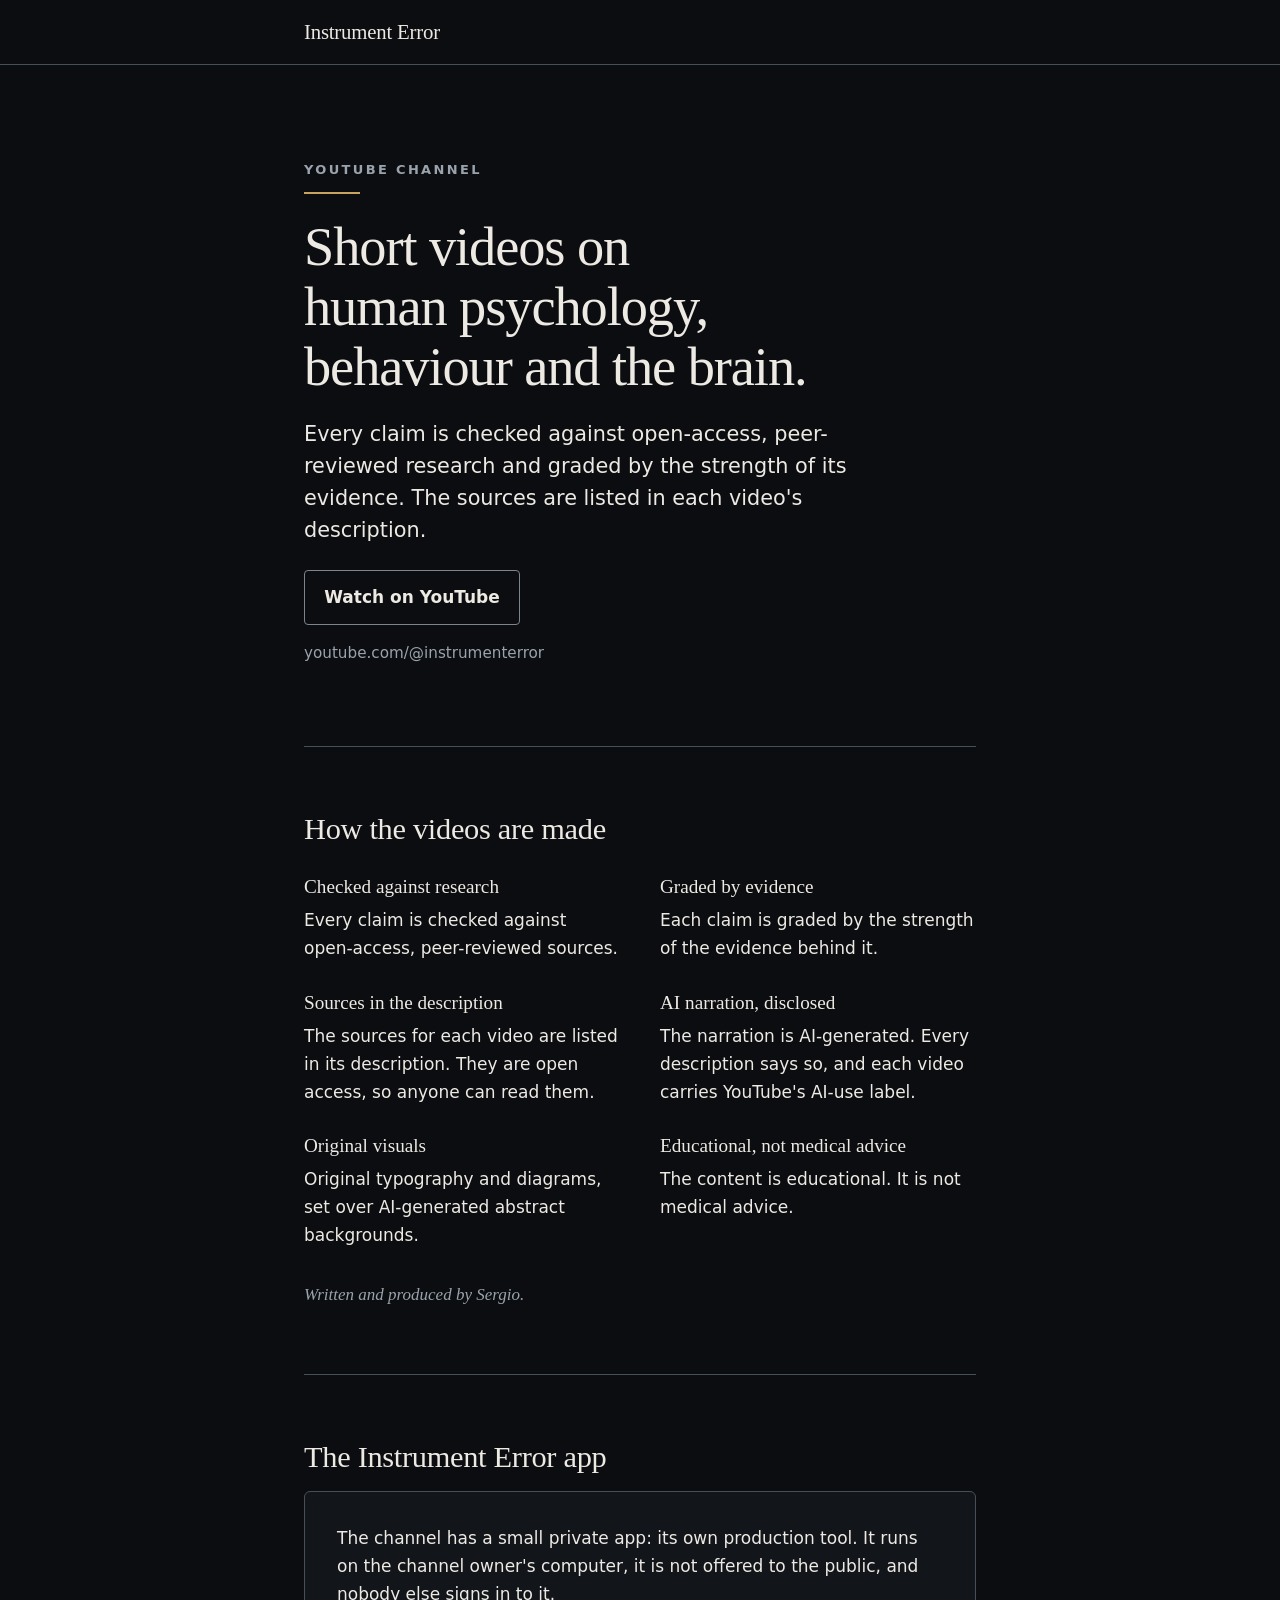
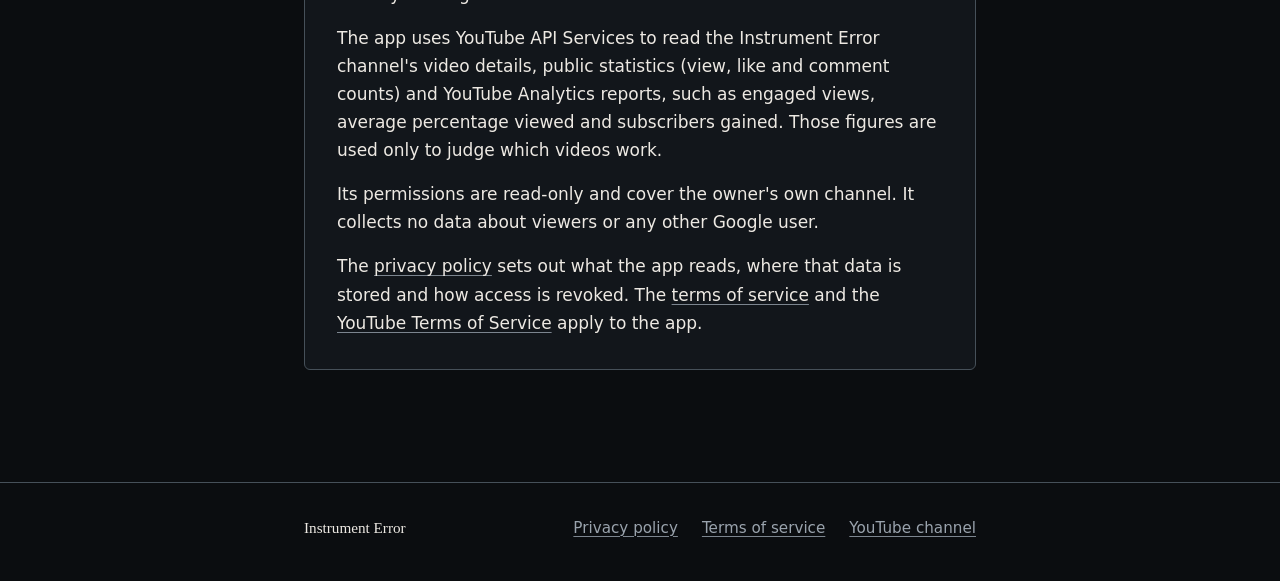
==== index.html @ 8b903074 "Add the Instrument Error static site: home, privacy policy and terms Static pages for instrumenterro" ====
<!doctype html>
<html lang="en">
<head>
<meta charset="utf-8">
<meta name="viewport" content="width=device-width, initial-scale=1">
<title>Instrument Error</title>
<meta name="description" content="Instrument Error makes short videos on human psychology, behaviour and the brain. Every claim is checked against open-access, peer-reviewed research, and the sources are listed in each video's description.">
<meta name="color-scheme" content="dark">
<meta name="theme-color" content="#0B0D10">
<link rel="icon" type="image/svg+xml" href="data:image/svg+xml,%3Csvg xmlns='http://www.w3.org/2000/svg' viewBox='0 0 32 32'%3E%3Crect width='32' height='32' rx='7' fill='%230B0D10'/%3E%3Cpath d='M7 21a9 9 0 0 1 18 0' fill='none' stroke='%23EDE9E3' stroke-width='2.4' stroke-linecap='round'/%3E%3Cpath d='M16 21l5-6.2' stroke='%23C9A45C' stroke-width='2.4' stroke-linecap='round'/%3E%3Ccircle cx='16' cy='21' r='2' fill='%23C9A45C'/%3E%3C/svg%3E">
<link rel="stylesheet" href="styles.css">
</head>
<body>
<a class="skip" href="#main">Skip to content</a>

<header class="site-header">
  <div class="wrap">
    <span class="wordmark">Instrument Error</span>
  </div>
</header>

<main id="main">
  <div class="wrap">

    <section class="hero" aria-labelledby="page-title">
      <p class="label">YouTube channel</p>
      <span class="rule" aria-hidden="true"></span>
      <h1 id="page-title">Short videos on human psychology, behaviour and the brain.</h1>
      <p class="lede">Every claim is checked against open-access, peer-reviewed research and graded by the strength of its evidence. The sources are listed in each video's description.</p>
      <p><a class="cta" href="https://www.youtube.com/@instrumenterror">Watch on YouTube</a></p>
      <p class="meta">youtube.com/@instrumenterror</p>
    </section>

    <section class="section" aria-labelledby="how-title">
      <h2 id="how-title">How the videos are made</h2>
      <ul class="points">
        <li>
          <h3>Checked against research</h3>
          <p>Every claim is checked against open-access, peer-reviewed sources.</p>
        </li>
        <li>
          <h3>Graded by evidence</h3>
          <p>Each claim is graded by the strength of the evidence behind it.</p>
        </li>
        <li>
          <h3>Sources in the description</h3>
          <p>The sources for each video are listed in its description. They are open access, so anyone can read them.</p>
        </li>
        <li>
          <h3>AI narration, disclosed</h3>
          <p>The narration is AI-generated. Every description says so, and each video carries YouTube's AI-use label.</p>
        </li>
        <li>
          <h3>Original visuals</h3>
          <p>Original typography and diagrams, set over AI-generated abstract backgrounds.</p>
        </li>
        <li>
          <h3>Educational, not medical advice</h3>
          <p>The content is educational. It is not medical advice.</p>
        </li>
      </ul>
      <p class="credit">Written and produced by Sergio.</p>
    </section>

    <section class="section" aria-labelledby="app-title">
      <h2 id="app-title">The Instrument Error app</h2>
      <div class="panel">
        <p>The channel has a small private app: its own production tool. It runs on the channel owner's computer, it is not offered to the public, and nobody else signs in to it.</p>
        <p>The app uses YouTube API Services to read the Instrument Error channel's video details, public statistics (view, like and comment counts) and YouTube Analytics reports, such as engaged views, average percentage viewed and subscribers gained. Those figures are used only to judge which videos work.</p>
        <p>Its permissions are read-only and cover the owner's own channel. It collects no data about viewers or any other Google user.</p>
        <p>The <a href="privacy">privacy policy</a> sets out what the app reads, where that data is stored and how access is revoked. The <a href="terms">terms of service</a> and the <a href="https://www.youtube.com/t/terms">YouTube Terms of Service</a> apply to the app.</p>
      </div>
    </section>

  </div>
</main>

<footer class="site-footer">
  <div class="wrap">
    <p class="footer-brand">Instrument Error</p>
    <nav aria-label="Site">
      <ul class="footer-links">
        <li><a href="privacy">Privacy policy</a></li>
        <li><a href="terms">Terms of service</a></li>
        <li><a href="https://www.youtube.com/@instrumenterror">YouTube channel</a></li>
      </ul>
    </nav>
  </div>
</footer>
</body>
</html>
---- styles.css ----
/* Instrument Error: shared site styles.
   Palette and type roles follow the channel's brand guide v1: near-black ground, off-white
   text, secondary grey, one amber accent; Georgia for headings, the system UI sans-serif
   stack for body text. No web fonts, no frameworks, no external requests. */

:root {
  --bg: #0B0D10;        /* Background */
  --panel: #12161B;     /* Node fill: panels, code */
  --line: #465059;      /* Node outline: hairlines, borders */
  --edge: #7C858F;      /* Edge: link underlines, callout rule */
  --text: #EDE9E3;      /* Text */
  --muted: #9AA3AD;     /* Secondary: labels, meta, footer */
  --accent: #C9A45C;    /* Archive amber: used sparingly */

  /* Owner decisions still open. Deliberately outside the brand palette so that a page
     with an unreplaced placeholder cannot be mistaken for a finished one. */
  --ph-bg: #FFE066;
  --ph-text: #0B0D10;

  --serif: Georgia, Cambria, "Times New Roman", Times, serif;
  --sans: system-ui, -apple-system, BlinkMacSystemFont, "Segoe UI", Roboto, "Helvetica Neue", Arial, "Noto Sans", sans-serif;
  --mono: ui-monospace, "Cascadia Mono", Consolas, Menlo, "Liberation Mono", monospace;

  color-scheme: dark;
}

*,
*::before,
*::after {
  box-sizing: border-box;
}

html {
  background-color: var(--bg);
  color: var(--text);
  -webkit-text-size-adjust: 100%;
  text-size-adjust: 100%;
}

body {
  margin: 0;
  min-height: 100vh;
  display: flex;
  flex-direction: column;
  background-color: var(--bg);
  color: var(--text);
  font-family: var(--sans);
  font-size: 1.0625rem;
  line-height: 1.65;
  overflow-wrap: break-word;
}

main {
  flex: 1 0 auto;
}

.wrap {
  width: 100%;
  max-width: 46rem;
  margin-inline: auto;
  padding-inline: clamp(1rem, 5vw, 2rem);
}

/* Skip link */

.skip {
  position: absolute;
  top: -10rem;
  left: 1rem;
  z-index: 10;
  padding: 0.5rem 0.9rem;
  border-radius: 4px;
  background: var(--text);
  color: var(--bg);
  font-weight: 600;
  text-decoration: none;
}

.skip:focus {
  top: 1rem;
}

/* Header */

.site-header {
  border-bottom: 1px solid var(--line);
}

.site-header .wrap {
  display: flex;
  align-items: center;
  min-height: 4rem;
}

.wordmark {
  font-family: var(--serif);
  font-size: 1.3rem;
  letter-spacing: -0.01em;
  color: var(--text);
  text-decoration: none;
}

a.wordmark:hover {
  text-decoration: underline;
  text-decoration-color: var(--accent);
}

/* Type */

h1,
h2,
h3 {
  font-family: var(--serif);
  font-weight: 400;
  color: var(--text);
  text-wrap: balance;
}

h1 {
  margin: 0 0 1.25rem;
  font-size: clamp(2.1rem, 6.2vw, 3.4rem);
  line-height: 1.1;
  letter-spacing: -0.02em;
}

h2 {
  margin: 0 0 1rem;
  font-size: clamp(1.5rem, 3.6vw, 1.9rem);
  line-height: 1.2;
  letter-spacing: -0.01em;
}

h3 {
  margin: 0 0 0.4rem;
  font-size: 1.2rem;
  line-height: 1.3;
}

p,
ul,
ol,
dl {
  margin: 0 0 1rem;
}

ul,
ol {
  padding-left: 1.25rem;
}

li + li {
  margin-top: 0.45rem;
}

strong {
  font-weight: 600;
}

.label {
  margin: 0;
  font-family: var(--sans);
  font-size: 0.8125rem;
  font-weight: 600;
  line-height: 1.4;
  letter-spacing: 0.18em;
  text-transform: uppercase;
  color: var(--muted);
}

/* The one amber rule under a page's label, as on the channel's cards. */
.rule {
  display: block;
  width: 3.5rem;
  height: 2px;
  margin: 0.8rem 0 1.5rem;
  background: var(--accent);
}

.lede {
  max-width: 38rem;
  font-size: clamp(1.15rem, 2.4vw, 1.3rem);
  line-height: 1.55;
}

.meta {
  color: var(--muted);
  font-size: 0.95rem;
}

/* Links */

a {
  color: var(--text);
  text-decoration-line: underline;
  text-decoration-color: var(--edge);
  text-decoration-thickness: 1px;
  text-underline-offset: 0.2em;
}

a:hover {
  text-decoration-color: var(--accent);
}

a:focus-visible {
  outline: 2px solid var(--accent);
  outline-offset: 3px;
  border-radius: 2px;
}

::selection {
  background: var(--accent);
  color: var(--bg);
}

/* Home page */

.hero {
  padding-block: clamp(3rem, 10vw, 6rem) clamp(2.5rem, 7vw, 4rem);
}

.cta {
  display: inline-block;
  margin-top: 0.5rem;
  padding: 0.75rem 1.2rem;
  border: 1px solid var(--edge);
  border-radius: 4px;
  font-weight: 600;
  text-decoration: none;
}

.cta:hover {
  border-color: var(--accent);
}

.section {
  border-top: 1px solid var(--line);
  padding-block: clamp(2.5rem, 7vw, 4rem);
}

.points {
  display: grid;
  grid-template-columns: repeat(auto-fit, minmax(min(100%, 17rem), 1fr));
  gap: 1.75rem 2.5rem;
  margin: 1.75rem 0 2rem;
  padding: 0;
  list-style: none;
}

.points li,
.points p {
  margin: 0;
}

.credit {
  margin: 0;
  font-family: var(--serif);
  font-style: italic;
  color: var(--muted);
}

.panel {
  padding: clamp(1.25rem, 4vw, 2rem);
  border: 1px solid var(--line);
  border-radius: 6px;
  background: var(--panel);
}

.panel > :last-child {
  margin-bottom: 0;
}

/* Policy pages */

.doc {
  padding-block: clamp(2.5rem, 8vw, 4.5rem) 1rem;
}

.doc h2 {
  margin-top: 3rem;
  scroll-margin-top: 1.5rem;
}

.doc h3 {
  margin-top: 1.75rem;
}

.doc .summary {
  margin: 2rem 0;
}

.doc .summary h2 {
  margin-top: 0;
  font-size: 1.35rem;
}

.doc .toc {
  margin: 2.5rem 0 1rem;
}

.doc .toc h2 {
  margin: 0 0 0.75rem;
  font-family: var(--sans);
  font-size: 0.8125rem;
  font-weight: 600;
  line-height: 1.4;
  letter-spacing: 0.18em;
  text-transform: uppercase;
  color: var(--muted);
}

.toc ol {
  columns: 2 15rem;
  column-gap: 2.5rem;
  padding-left: 1.6rem;
}

.toc li {
  break-inside: avoid;
}

.callout {
  padding-left: 1rem;
  border-left: 2px solid var(--edge);
  font-size: 1.1rem;
}

.scopes dt {
  margin-top: 1rem;
}

.scopes dd {
  margin: 0.35rem 0 0;
}

code {
  padding: 0.05em 0.35em;
  border: 1px solid var(--line);
  border-radius: 3px;
  background: var(--panel);
  font-family: var(--mono);
  font-size: 0.88em;
  overflow-wrap: anywhere;
}

/* Owner decisions: replace the whole <mark class="ph"> element before publishing. */
mark.ph {
  padding: 0.1em 0.4em;
  border-radius: 3px;
  outline: 2px dashed var(--ph-bg);
  outline-offset: 2px;
  background: var(--ph-bg);
  color: var(--ph-text);
  font-family: var(--mono);
  font-size: 0.9em;
  font-weight: 700;
  white-space: nowrap;
}

/* Footer */

.site-footer {
  margin-top: 3rem;
  padding-block: 2rem 2.5rem;
  border-top: 1px solid var(--line);
  color: var(--muted);
  font-size: 0.95rem;
}

.site-footer .wrap {
  display: flex;
  flex-wrap: wrap;
  align-items: baseline;
  justify-content: space-between;
  gap: 0.75rem 2rem;
}

.footer-brand {
  margin: 0;
  font-family: var(--serif);
  color: var(--text);
}

.footer-links {
  display: flex;
  flex-wrap: wrap;
  gap: 0.5rem 1.5rem;
  margin: 0;
  padding: 0;
  list-style: none;
}

.footer-links li {
  margin: 0;
}

.footer-links a {
  color: var(--muted);
}

.footer-links a[aria-current="page"] {
  color: var(--text);
}

@media (prefers-reduced-motion: no-preference) {
  html {
    scroll-behavior: smooth;
  }
}
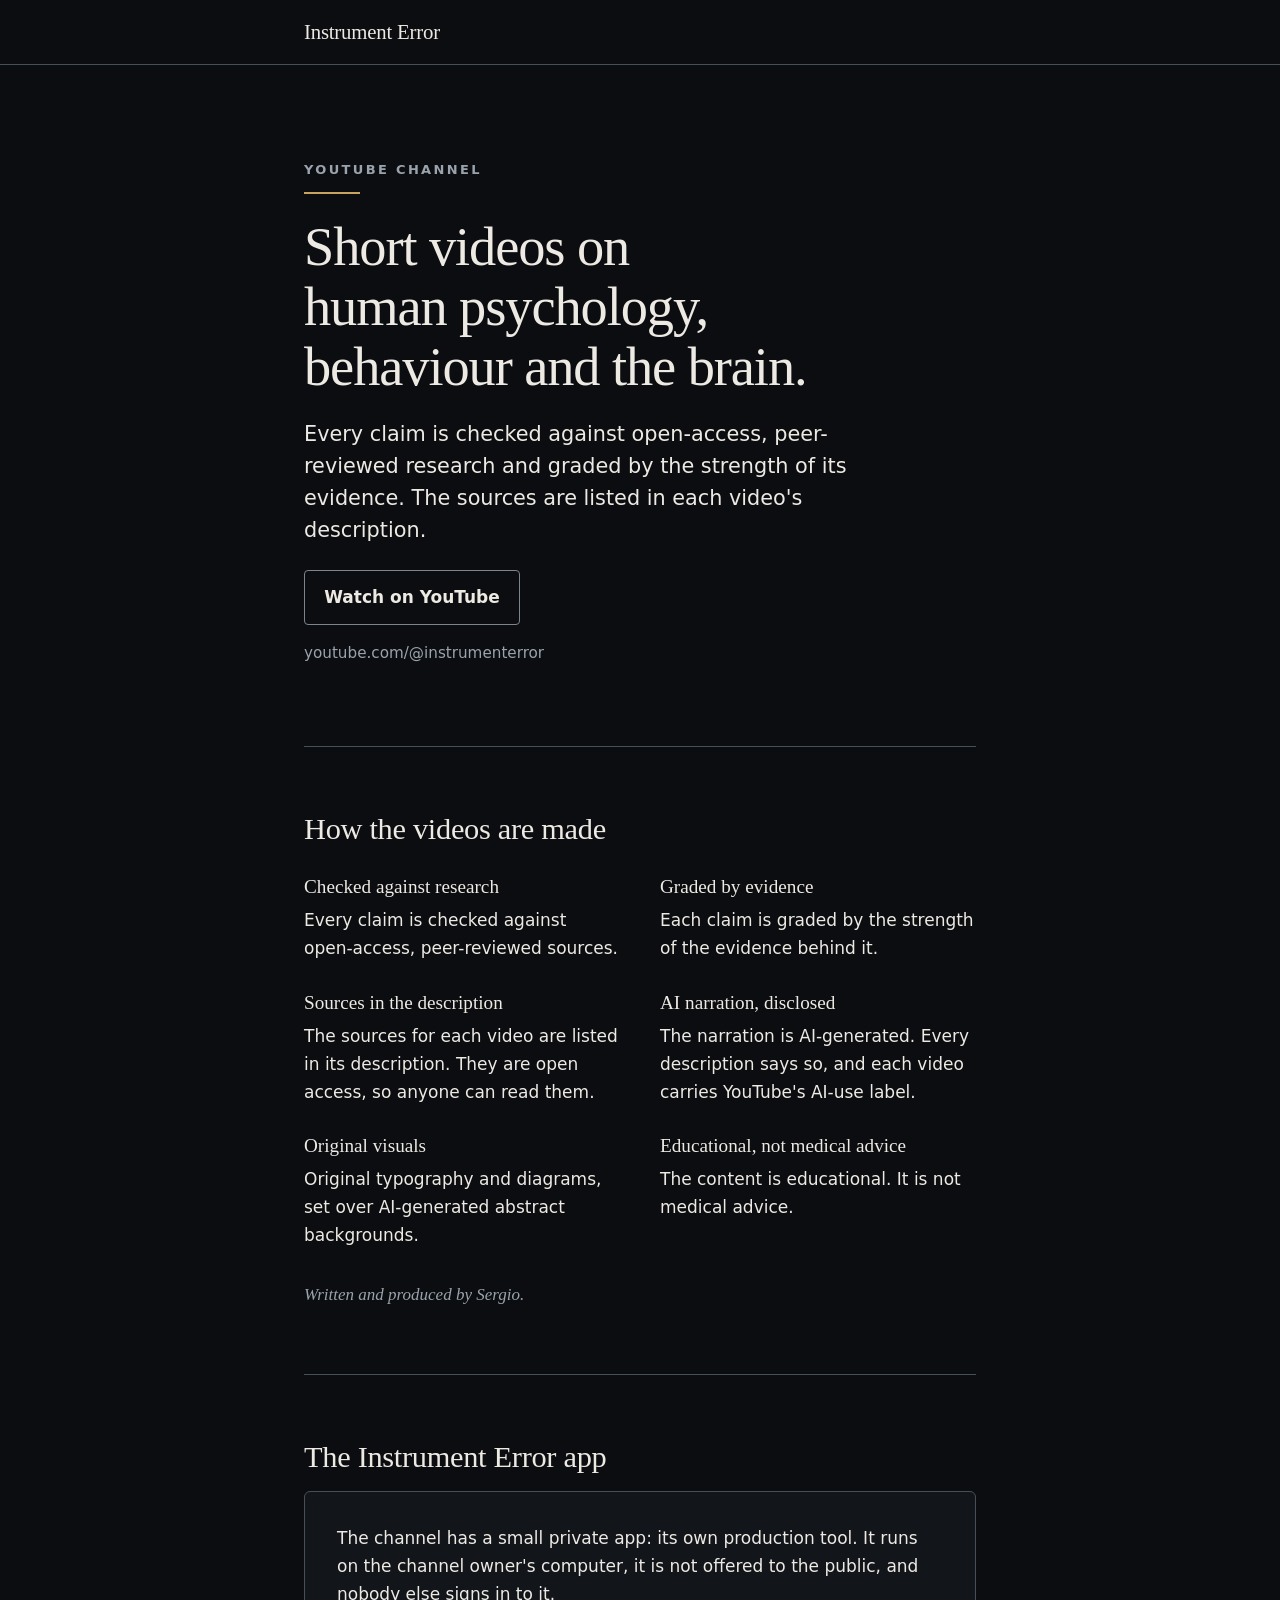
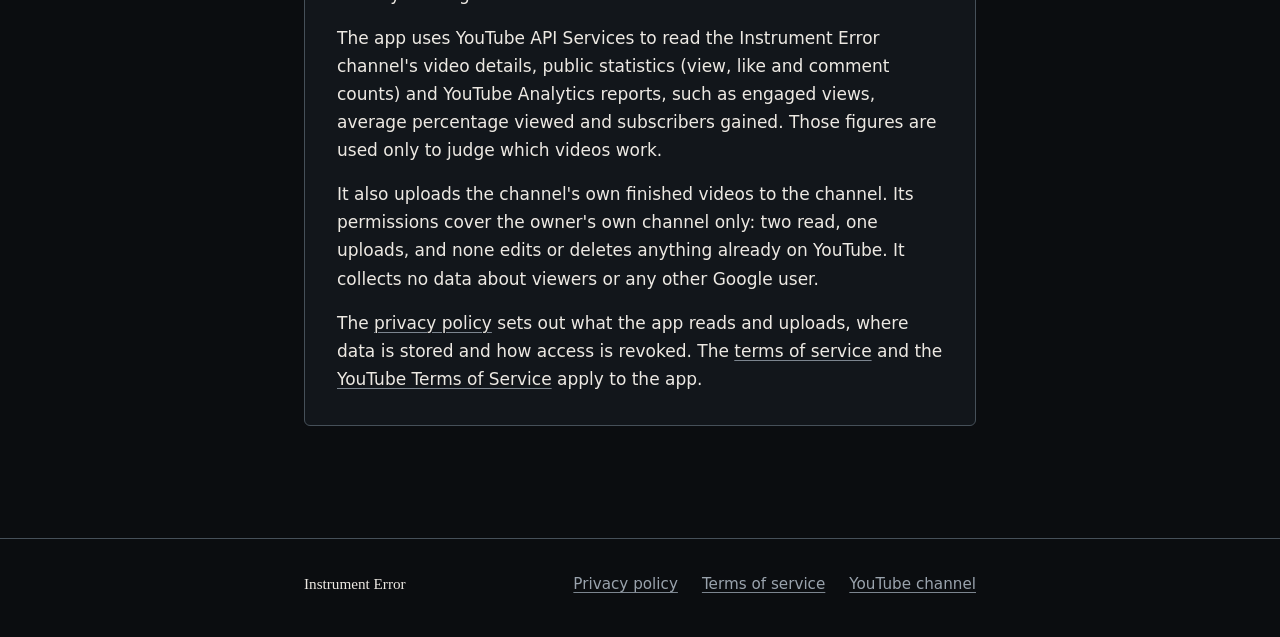
==== commit 9ffbf998: "Describe the upload permission before it is requested (not yet published) Co-Authored-By: Claude Fab" ====
--- a/index.html
+++ b/index.html
@@ -67,8 +67,8 @@
       <div class="panel">
         <p>The channel has a small private app: its own production tool. It runs on the channel owner's computer, it is not offered to the public, and nobody else signs in to it.</p>
         <p>The app uses YouTube API Services to read the Instrument Error channel's video details, public statistics (view, like and comment counts) and YouTube Analytics reports, such as engaged views, average percentage viewed and subscribers gained. Those figures are used only to judge which videos work.</p>
-        <p>Its permissions are read-only and cover the owner's own channel. It collects no data about viewers or any other Google user.</p>
-        <p>The <a href="privacy">privacy policy</a> sets out what the app reads, where that data is stored and how access is revoked. The <a href="terms">terms of service</a> and the <a href="https://www.youtube.com/t/terms">YouTube Terms of Service</a> apply to the app.</p>
+        <p>It also uploads the channel's own finished videos to the channel. Its permissions cover the owner's own channel only: two read, one uploads, and none edits or deletes anything already on YouTube. It collects no data about viewers or any other Google user.</p>
+        <p>The <a href="privacy">privacy policy</a> sets out what the app reads and uploads, where data is stored and how access is revoked. The <a href="terms">terms of service</a> and the <a href="https://www.youtube.com/t/terms">YouTube Terms of Service</a> apply to the app.</p>
       </div>
     </section>
 
